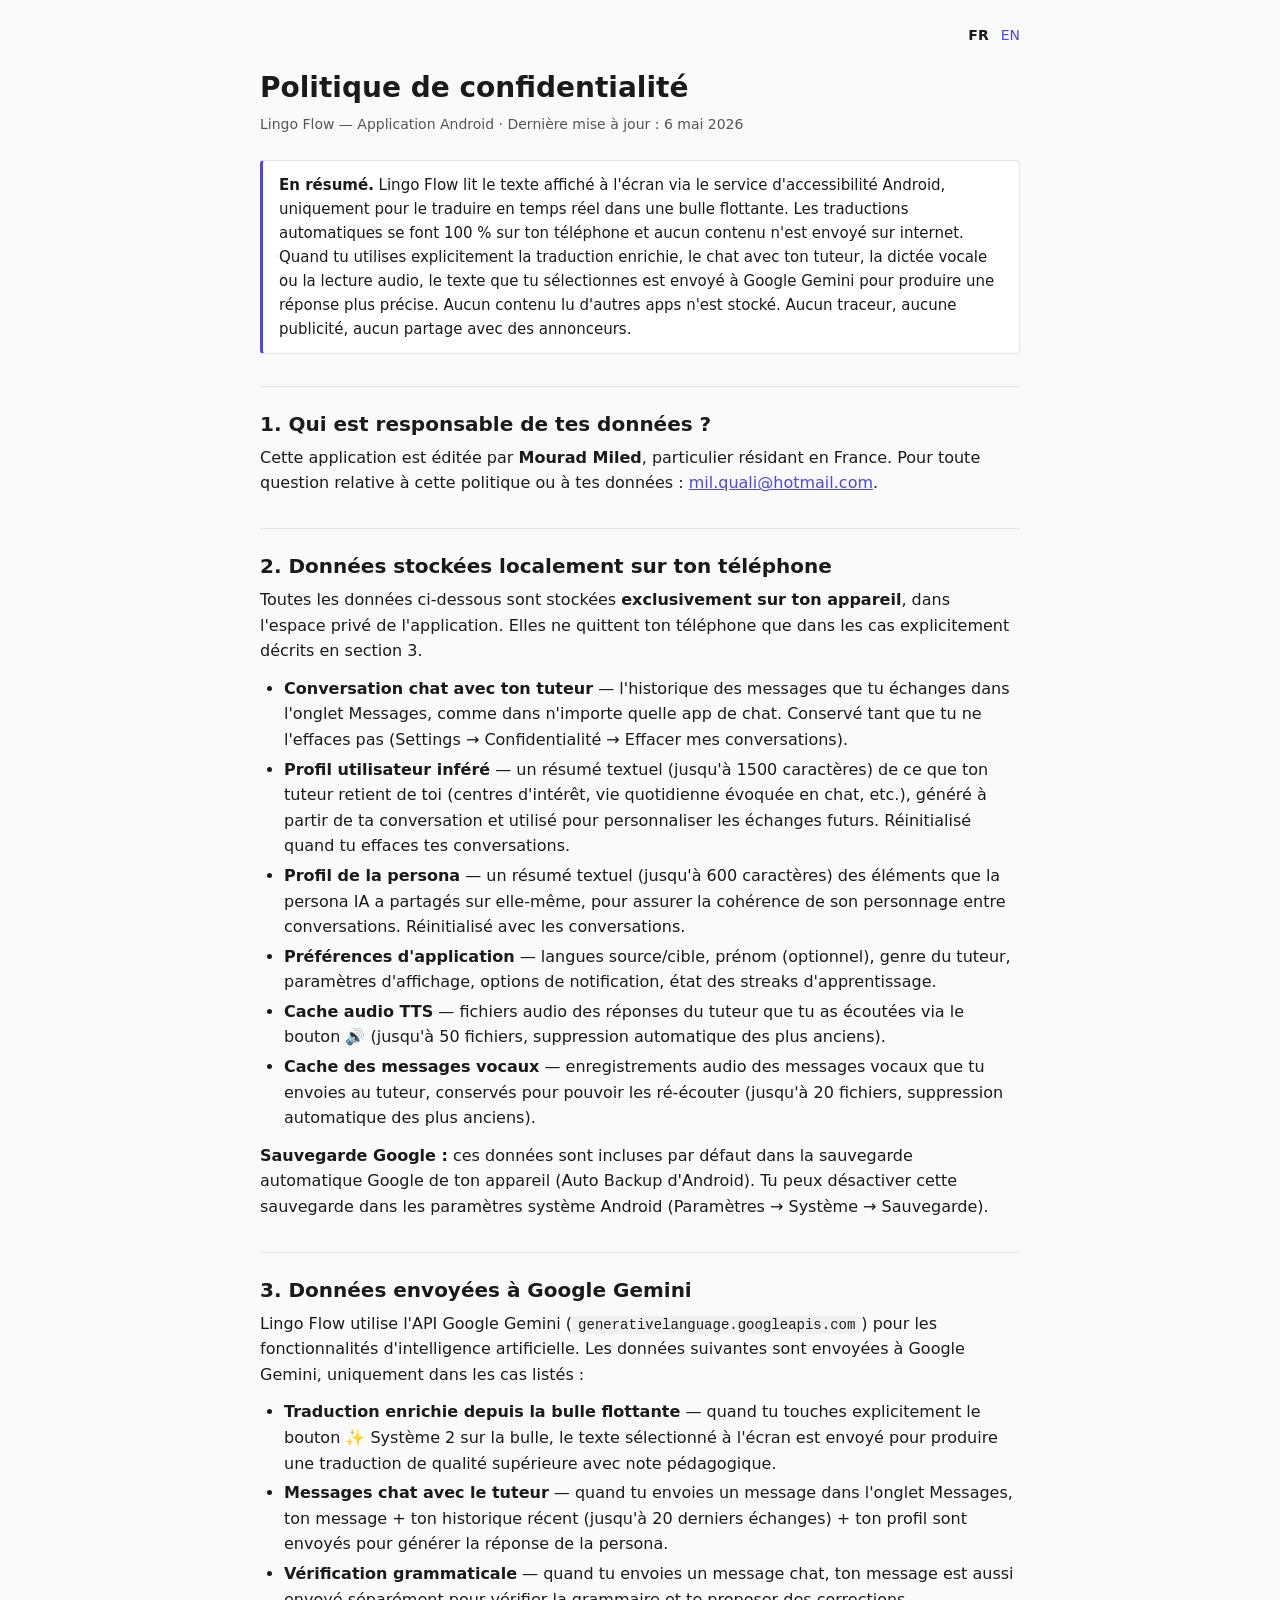
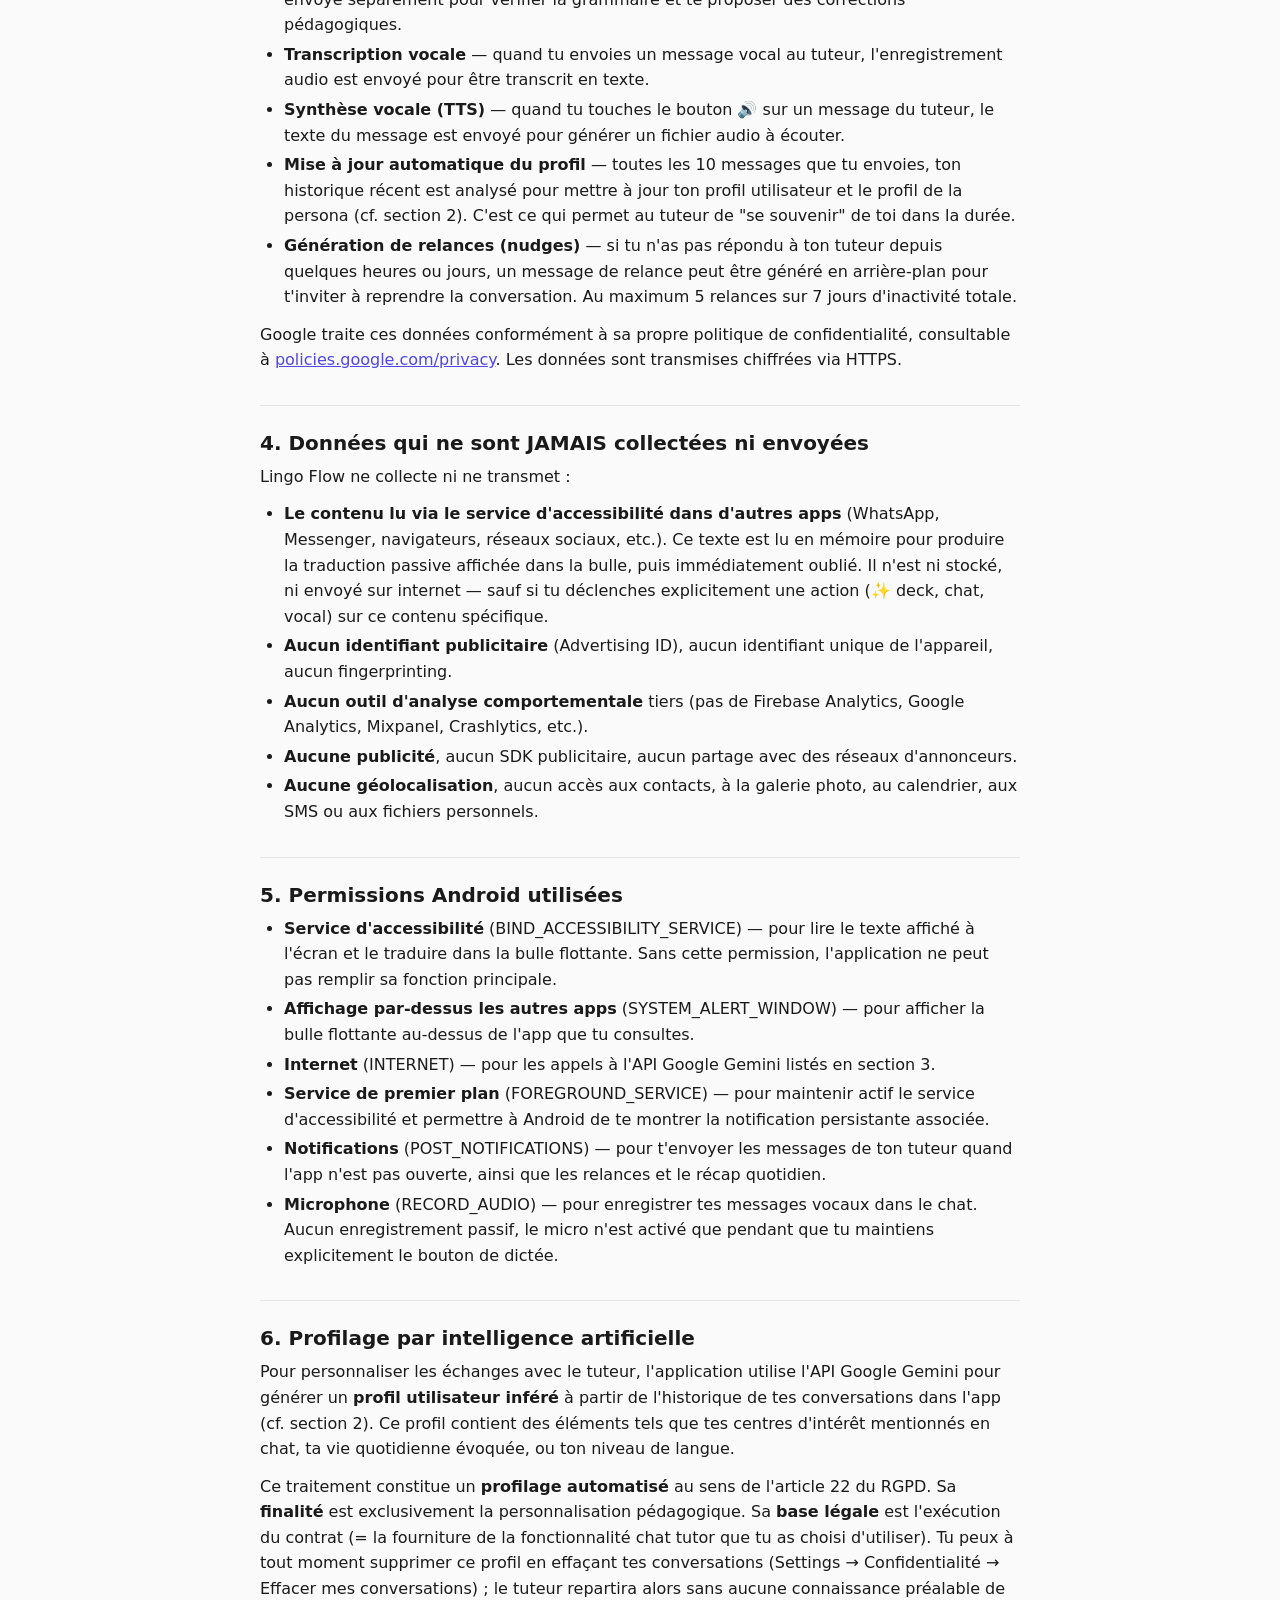
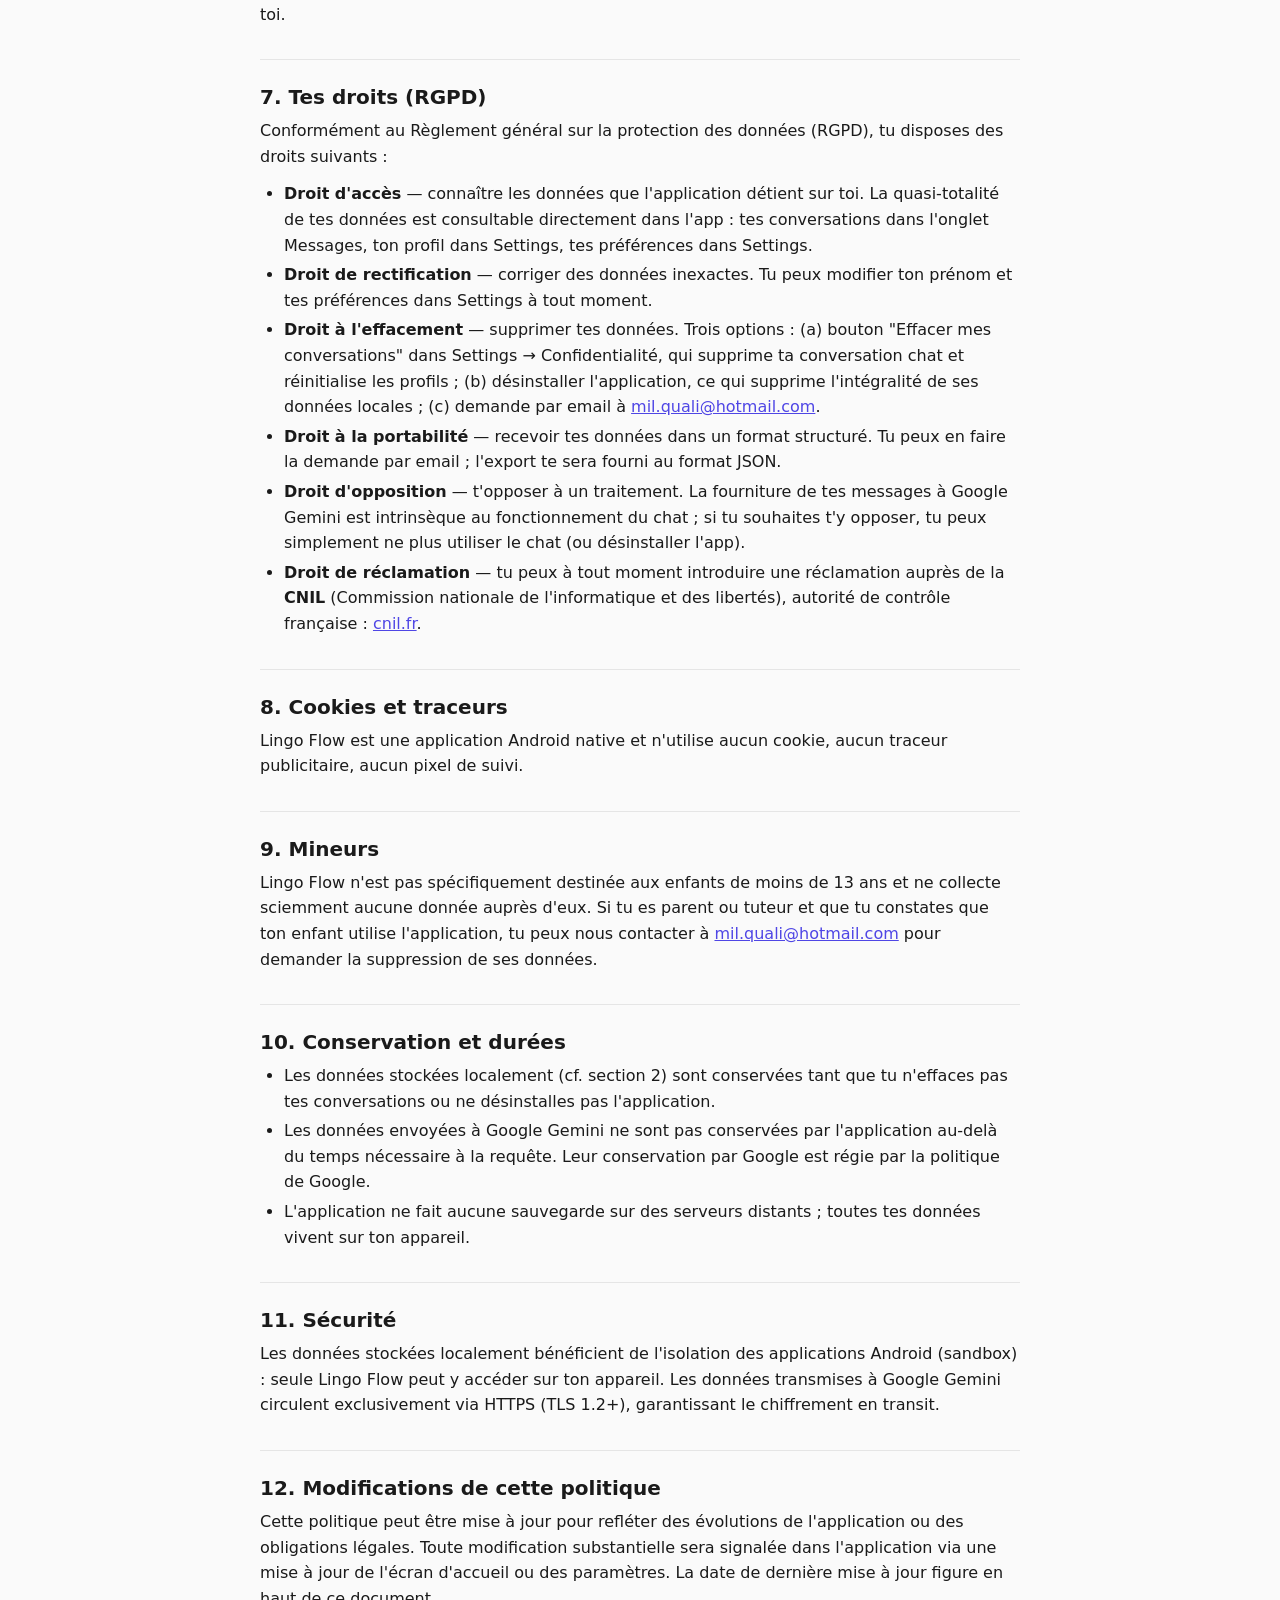
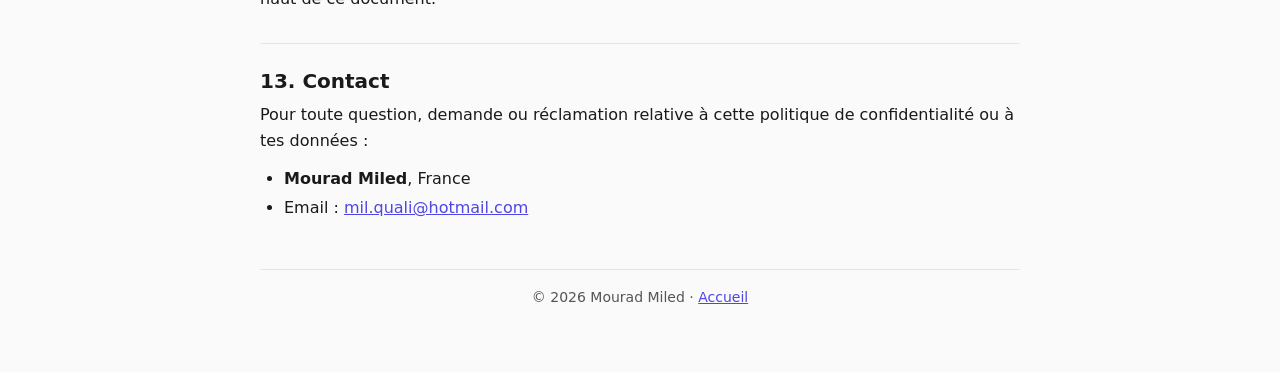
==== privacy.html @ 11ca32b1 "Add privacy policy site (FR + EN) for Lingo Flow Static HTML pages to be served via GitHub Pages. Bi" ====
<!DOCTYPE html>
<html lang="fr">
<head>
  <meta charset="UTF-8">
  <meta name="viewport" content="width=device-width, initial-scale=1.0">
  <title>Politique de confidentialité — Lingo Flow</title>
  <link rel="stylesheet" href="style.css">
</head>
<body>
  <main>
    <header class="lang-switch">
      <a href="privacy.html" class="active">FR</a>
      <a href="privacy.en.html">EN</a>
    </header>

    <h1>Politique de confidentialité</h1>
    <p class="meta">Lingo Flow — Application Android · Dernière mise à jour : 6 mai 2026</p>

    <div class="callout">
      <strong>En résumé.</strong> Lingo Flow lit le texte affiché à l'écran via le service d'accessibilité Android, uniquement pour le traduire en temps réel dans une bulle flottante. Les traductions automatiques se font 100 % sur ton téléphone et aucun contenu n'est envoyé sur internet. Quand tu utilises explicitement la traduction enrichie, le chat avec ton tuteur, la dictée vocale ou la lecture audio, le texte que tu sélectionnes est envoyé à Google Gemini pour produire une réponse plus précise. Aucun contenu lu d'autres apps n'est stocké. Aucun traceur, aucune publicité, aucun partage avec des annonceurs.
    </div>

    <h2>1. Qui est responsable de tes données ?</h2>
    <p>Cette application est éditée par <strong>Mourad Miled</strong>, particulier résidant en France. Pour toute question relative à cette politique ou à tes données : <a href="mailto:mil.quali@hotmail.com">mil.quali@hotmail.com</a>.</p>

    <h2>2. Données stockées localement sur ton téléphone</h2>
    <p>Toutes les données ci-dessous sont stockées <strong>exclusivement sur ton appareil</strong>, dans l'espace privé de l'application. Elles ne quittent ton téléphone que dans les cas explicitement décrits en section 3.</p>
    <ul>
      <li><strong>Conversation chat avec ton tuteur</strong> — l'historique des messages que tu échanges dans l'onglet Messages, comme dans n'importe quelle app de chat. Conservé tant que tu ne l'effaces pas (Settings → Confidentialité → Effacer mes conversations).</li>
      <li><strong>Profil utilisateur inféré</strong> — un résumé textuel (jusqu'à 1500 caractères) de ce que ton tuteur retient de toi (centres d'intérêt, vie quotidienne évoquée en chat, etc.), généré à partir de ta conversation et utilisé pour personnaliser les échanges futurs. Réinitialisé quand tu effaces tes conversations.</li>
      <li><strong>Profil de la persona</strong> — un résumé textuel (jusqu'à 600 caractères) des éléments que la persona IA a partagés sur elle-même, pour assurer la cohérence de son personnage entre conversations. Réinitialisé avec les conversations.</li>
      <li><strong>Préférences d'application</strong> — langues source/cible, prénom (optionnel), genre du tuteur, paramètres d'affichage, options de notification, état des streaks d'apprentissage.</li>
      <li><strong>Cache audio TTS</strong> — fichiers audio des réponses du tuteur que tu as écoutées via le bouton 🔊 (jusqu'à 50 fichiers, suppression automatique des plus anciens).</li>
      <li><strong>Cache des messages vocaux</strong> — enregistrements audio des messages vocaux que tu envoies au tuteur, conservés pour pouvoir les ré-écouter (jusqu'à 20 fichiers, suppression automatique des plus anciens).</li>
    </ul>
    <p><strong>Sauvegarde Google :</strong> ces données sont incluses par défaut dans la sauvegarde automatique Google de ton appareil (Auto Backup d'Android). Tu peux désactiver cette sauvegarde dans les paramètres système Android (Paramètres → Système → Sauvegarde).</p>

    <h2>3. Données envoyées à Google Gemini</h2>
    <p>Lingo Flow utilise l'API Google Gemini (<code>generativelanguage.googleapis.com</code>) pour les fonctionnalités d'intelligence artificielle. Les données suivantes sont envoyées à Google Gemini, uniquement dans les cas listés :</p>
    <ul>
      <li><strong>Traduction enrichie depuis la bulle flottante</strong> — quand tu touches explicitement le bouton ✨ Système 2 sur la bulle, le texte sélectionné à l'écran est envoyé pour produire une traduction de qualité supérieure avec note pédagogique.</li>
      <li><strong>Messages chat avec le tuteur</strong> — quand tu envoies un message dans l'onglet Messages, ton message + ton historique récent (jusqu'à 20 derniers échanges) + ton profil sont envoyés pour générer la réponse de la persona.</li>
      <li><strong>Vérification grammaticale</strong> — quand tu envoies un message chat, ton message est aussi envoyé séparément pour vérifier la grammaire et te proposer des corrections pédagogiques.</li>
      <li><strong>Transcription vocale</strong> — quand tu envoies un message vocal au tuteur, l'enregistrement audio est envoyé pour être transcrit en texte.</li>
      <li><strong>Synthèse vocale (TTS)</strong> — quand tu touches le bouton 🔊 sur un message du tuteur, le texte du message est envoyé pour générer un fichier audio à écouter.</li>
      <li><strong>Mise à jour automatique du profil</strong> — toutes les 10 messages que tu envoies, ton historique récent est analysé pour mettre à jour ton profil utilisateur et le profil de la persona (cf. section 2). C'est ce qui permet au tuteur de "se souvenir" de toi dans la durée.</li>
      <li><strong>Génération de relances (nudges)</strong> — si tu n'as pas répondu à ton tuteur depuis quelques heures ou jours, un message de relance peut être généré en arrière-plan pour t'inviter à reprendre la conversation. Au maximum 5 relances sur 7 jours d'inactivité totale.</li>
    </ul>
    <p>Google traite ces données conformément à sa propre politique de confidentialité, consultable à <a href="https://policies.google.com/privacy" target="_blank" rel="noopener">policies.google.com/privacy</a>. Les données sont transmises chiffrées via HTTPS.</p>

    <h2>4. Données qui ne sont JAMAIS collectées ni envoyées</h2>
    <p>Lingo Flow ne collecte ni ne transmet :</p>
    <ul>
      <li><strong>Le contenu lu via le service d'accessibilité dans d'autres apps</strong> (WhatsApp, Messenger, navigateurs, réseaux sociaux, etc.). Ce texte est lu en mémoire pour produire la traduction passive affichée dans la bulle, puis immédiatement oublié. Il n'est ni stocké, ni envoyé sur internet — sauf si tu déclenches explicitement une action (✨ deck, chat, vocal) sur ce contenu spécifique.</li>
      <li><strong>Aucun identifiant publicitaire</strong> (Advertising ID), aucun identifiant unique de l'appareil, aucun fingerprinting.</li>
      <li><strong>Aucun outil d'analyse comportementale</strong> tiers (pas de Firebase Analytics, Google Analytics, Mixpanel, Crashlytics, etc.).</li>
      <li><strong>Aucune publicité</strong>, aucun SDK publicitaire, aucun partage avec des réseaux d'annonceurs.</li>
      <li><strong>Aucune géolocalisation</strong>, aucun accès aux contacts, à la galerie photo, au calendrier, aux SMS ou aux fichiers personnels.</li>
    </ul>

    <h2>5. Permissions Android utilisées</h2>
    <ul>
      <li><strong>Service d'accessibilité</strong> (BIND_ACCESSIBILITY_SERVICE) — pour lire le texte affiché à l'écran et le traduire dans la bulle flottante. Sans cette permission, l'application ne peut pas remplir sa fonction principale.</li>
      <li><strong>Affichage par-dessus les autres apps</strong> (SYSTEM_ALERT_WINDOW) — pour afficher la bulle flottante au-dessus de l'app que tu consultes.</li>
      <li><strong>Internet</strong> (INTERNET) — pour les appels à l'API Google Gemini listés en section 3.</li>
      <li><strong>Service de premier plan</strong> (FOREGROUND_SERVICE) — pour maintenir actif le service d'accessibilité et permettre à Android de te montrer la notification persistante associée.</li>
      <li><strong>Notifications</strong> (POST_NOTIFICATIONS) — pour t'envoyer les messages de ton tuteur quand l'app n'est pas ouverte, ainsi que les relances et le récap quotidien.</li>
      <li><strong>Microphone</strong> (RECORD_AUDIO) — pour enregistrer tes messages vocaux dans le chat. Aucun enregistrement passif, le micro n'est activé que pendant que tu maintiens explicitement le bouton de dictée.</li>
    </ul>

    <h2>6. Profilage par intelligence artificielle</h2>
    <p>Pour personnaliser les échanges avec le tuteur, l'application utilise l'API Google Gemini pour générer un <strong>profil utilisateur inféré</strong> à partir de l'historique de tes conversations dans l'app (cf. section 2). Ce profil contient des éléments tels que tes centres d'intérêt mentionnés en chat, ta vie quotidienne évoquée, ou ton niveau de langue.</p>
    <p>Ce traitement constitue un <strong>profilage automatisé</strong> au sens de l'article 22 du RGPD. Sa <strong>finalité</strong> est exclusivement la personnalisation pédagogique. Sa <strong>base légale</strong> est l'exécution du contrat (= la fourniture de la fonctionnalité chat tutor que tu as choisi d'utiliser). Tu peux à tout moment supprimer ce profil en effaçant tes conversations (Settings → Confidentialité → Effacer mes conversations) ; le tuteur repartira alors sans aucune connaissance préalable de toi.</p>

    <h2>7. Tes droits (RGPD)</h2>
    <p>Conformément au Règlement général sur la protection des données (RGPD), tu disposes des droits suivants :</p>
    <ul>
      <li><strong>Droit d'accès</strong> — connaître les données que l'application détient sur toi. La quasi-totalité de tes données est consultable directement dans l'app : tes conversations dans l'onglet Messages, ton profil dans Settings, tes préférences dans Settings.</li>
      <li><strong>Droit de rectification</strong> — corriger des données inexactes. Tu peux modifier ton prénom et tes préférences dans Settings à tout moment.</li>
      <li><strong>Droit à l'effacement</strong> — supprimer tes données. Trois options : (a) bouton "Effacer mes conversations" dans Settings → Confidentialité, qui supprime ta conversation chat et réinitialise les profils ; (b) désinstaller l'application, ce qui supprime l'intégralité de ses données locales ; (c) demande par email à <a href="mailto:mil.quali@hotmail.com">mil.quali@hotmail.com</a>.</li>
      <li><strong>Droit à la portabilité</strong> — recevoir tes données dans un format structuré. Tu peux en faire la demande par email ; l'export te sera fourni au format JSON.</li>
      <li><strong>Droit d'opposition</strong> — t'opposer à un traitement. La fourniture de tes messages à Google Gemini est intrinsèque au fonctionnement du chat ; si tu souhaites t'y opposer, tu peux simplement ne plus utiliser le chat (ou désinstaller l'app).</li>
      <li><strong>Droit de réclamation</strong> — tu peux à tout moment introduire une réclamation auprès de la <strong>CNIL</strong> (Commission nationale de l'informatique et des libertés), autorité de contrôle française : <a href="https://www.cnil.fr" target="_blank" rel="noopener">cnil.fr</a>.</li>
    </ul>

    <h2>8. Cookies et traceurs</h2>
    <p>Lingo Flow est une application Android native et n'utilise aucun cookie, aucun traceur publicitaire, aucun pixel de suivi.</p>

    <h2>9. Mineurs</h2>
    <p>Lingo Flow n'est pas spécifiquement destinée aux enfants de moins de 13 ans et ne collecte sciemment aucune donnée auprès d'eux. Si tu es parent ou tuteur et que tu constates que ton enfant utilise l'application, tu peux nous contacter à <a href="mailto:mil.quali@hotmail.com">mil.quali@hotmail.com</a> pour demander la suppression de ses données.</p>

    <h2>10. Conservation et durées</h2>
    <ul>
      <li>Les données stockées localement (cf. section 2) sont conservées tant que tu n'effaces pas tes conversations ou ne désinstalles pas l'application.</li>
      <li>Les données envoyées à Google Gemini ne sont pas conservées par l'application au-delà du temps nécessaire à la requête. Leur conservation par Google est régie par la politique de Google.</li>
      <li>L'application ne fait aucune sauvegarde sur des serveurs distants ; toutes tes données vivent sur ton appareil.</li>
    </ul>

    <h2>11. Sécurité</h2>
    <p>Les données stockées localement bénéficient de l'isolation des applications Android (sandbox) : seule Lingo Flow peut y accéder sur ton appareil. Les données transmises à Google Gemini circulent exclusivement via HTTPS (TLS 1.2+), garantissant le chiffrement en transit.</p>

    <h2>12. Modifications de cette politique</h2>
    <p>Cette politique peut être mise à jour pour refléter des évolutions de l'application ou des obligations légales. Toute modification substantielle sera signalée dans l'application via une mise à jour de l'écran d'accueil ou des paramètres. La date de dernière mise à jour figure en haut de ce document.</p>

    <h2>13. Contact</h2>
    <p>Pour toute question, demande ou réclamation relative à cette politique de confidentialité ou à tes données :</p>
    <ul>
      <li><strong>Mourad Miled</strong>, France</li>
      <li>Email : <a href="mailto:mil.quali@hotmail.com">mil.quali@hotmail.com</a></li>
    </ul>

    <footer>
      © 2026 Mourad Miled · <a href="index.html">Accueil</a>
    </footer>
  </main>
</body>
</html>
---- style.css ----
:root {
  --fg: #1a1a1a;
  --fg-muted: #555;
  --bg: #fafafa;
  --accent: #4f46e5;
  --border: #e5e5e5;
  --code-bg: #f0f0f0;
}

* { box-sizing: border-box; }

html { -webkit-text-size-adjust: 100%; }

body {
  font-family: system-ui, -apple-system, BlinkMacSystemFont, "Segoe UI", Roboto, sans-serif;
  font-size: 16px;
  line-height: 1.6;
  color: var(--fg);
  background: var(--bg);
  margin: 0;
  padding: 24px 16px 64px;
}

main {
  max-width: 760px;
  margin: 0 auto;
}

header.lang-switch {
  display: flex;
  justify-content: flex-end;
  gap: 12px;
  font-size: 14px;
  color: var(--fg-muted);
  margin-bottom: 24px;
}

header.lang-switch a {
  color: var(--accent);
  text-decoration: none;
}

header.lang-switch a.active {
  font-weight: 600;
  color: var(--fg);
  text-decoration: none;
  pointer-events: none;
}

h1 {
  font-size: 28px;
  margin: 0 0 8px;
  line-height: 1.25;
}

h2 {
  font-size: 20px;
  margin: 32px 0 8px;
  line-height: 1.3;
  border-top: 1px solid var(--border);
  padding-top: 24px;
}

h3 {
  font-size: 16px;
  margin: 20px 0 4px;
  color: var(--fg);
}

p, ul, ol {
  margin: 8px 0 12px;
}

ul, ol {
  padding-left: 24px;
}

li {
  margin: 4px 0;
}

a {
  color: var(--accent);
  text-decoration: underline;
}

code {
  font-family: ui-monospace, "SF Mono", Menlo, Consolas, monospace;
  font-size: 14px;
  background: var(--code-bg);
  padding: 1px 6px;
  border-radius: 3px;
}

.meta {
  color: var(--fg-muted);
  font-size: 14px;
  margin: 0 0 24px;
}

.callout {
  background: #fff;
  border: 1px solid var(--border);
  border-left: 3px solid var(--accent);
  padding: 12px 16px;
  border-radius: 4px;
  margin: 16px 0;
  font-size: 15px;
}

footer {
  margin-top: 48px;
  padding-top: 16px;
  border-top: 1px solid var(--border);
  font-size: 14px;
  color: var(--fg-muted);
  text-align: center;
}

@media (prefers-color-scheme: dark) {
  :root {
    --fg: #e5e5e5;
    --fg-muted: #aaa;
    --bg: #121212;
    --accent: #818cf8;
    --border: #2a2a2a;
    --code-bg: #1e1e1e;
  }
  .callout { background: #1a1a1a; }
}
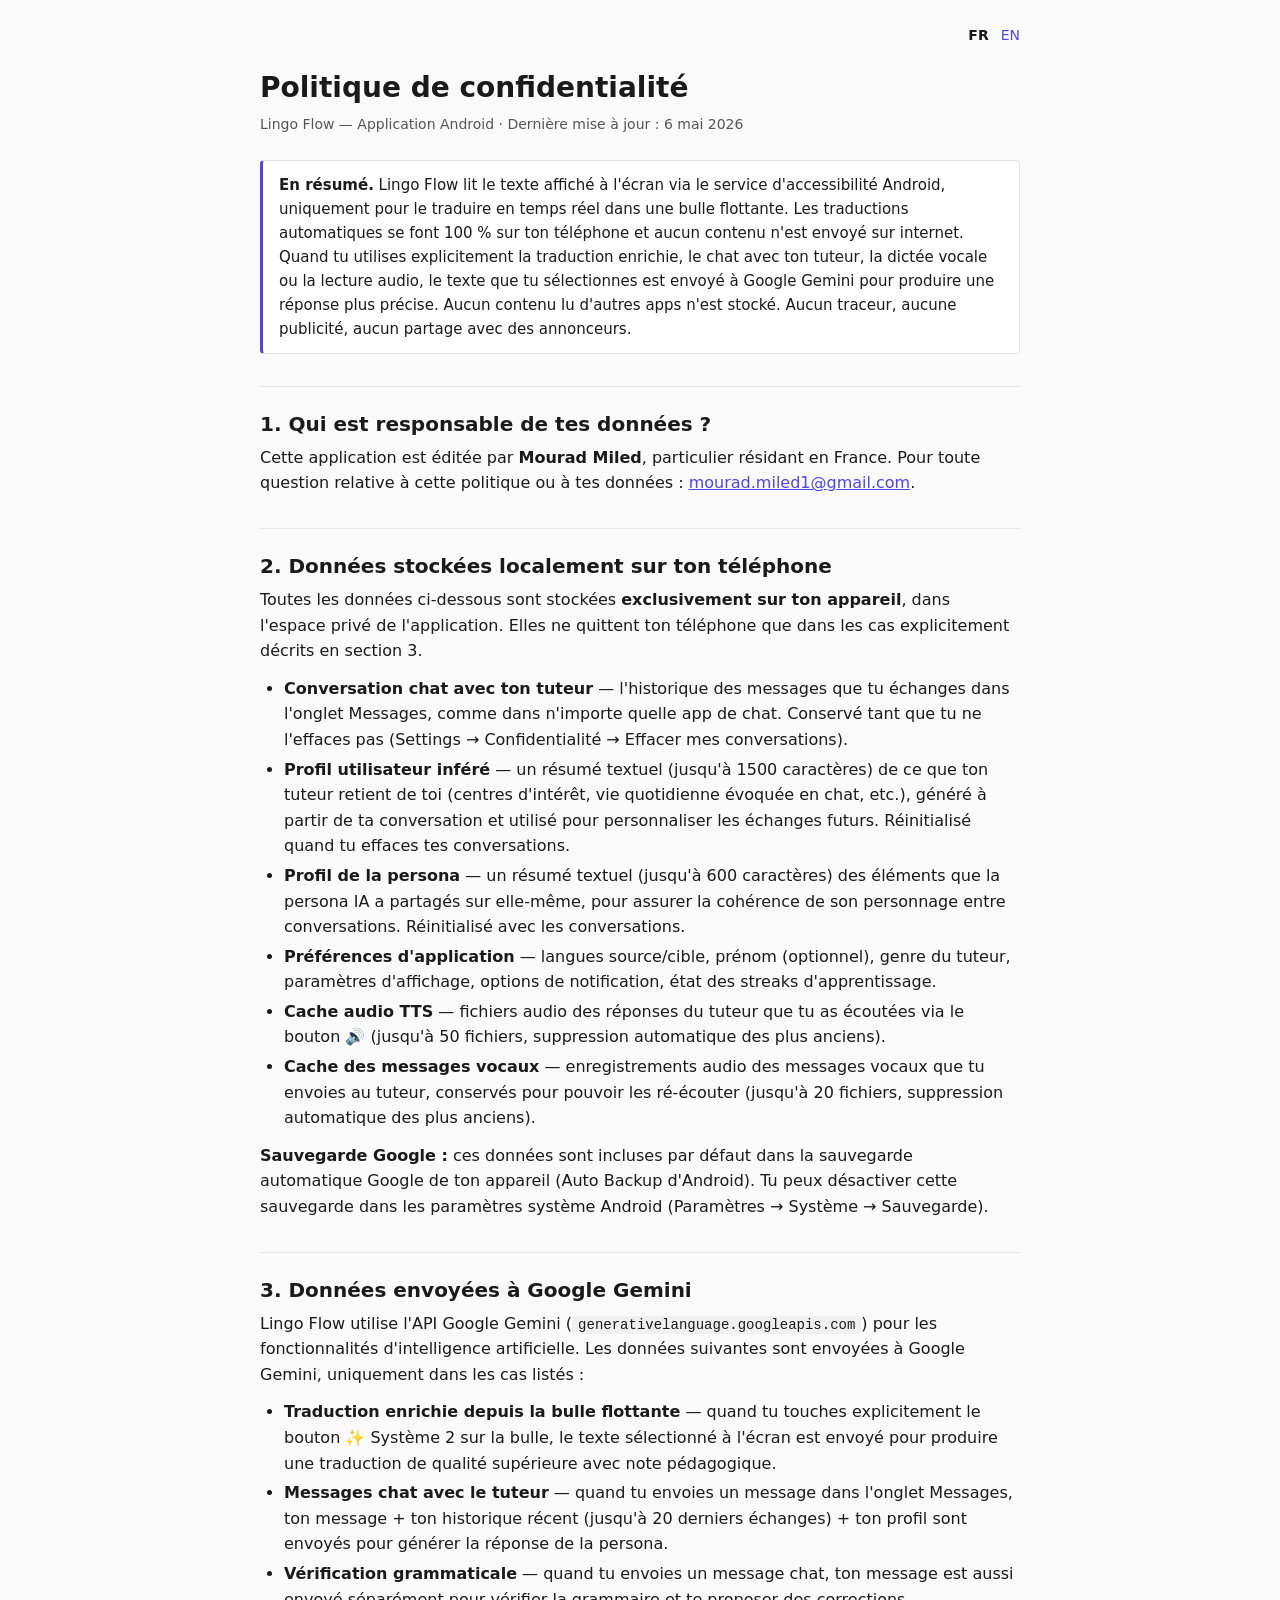
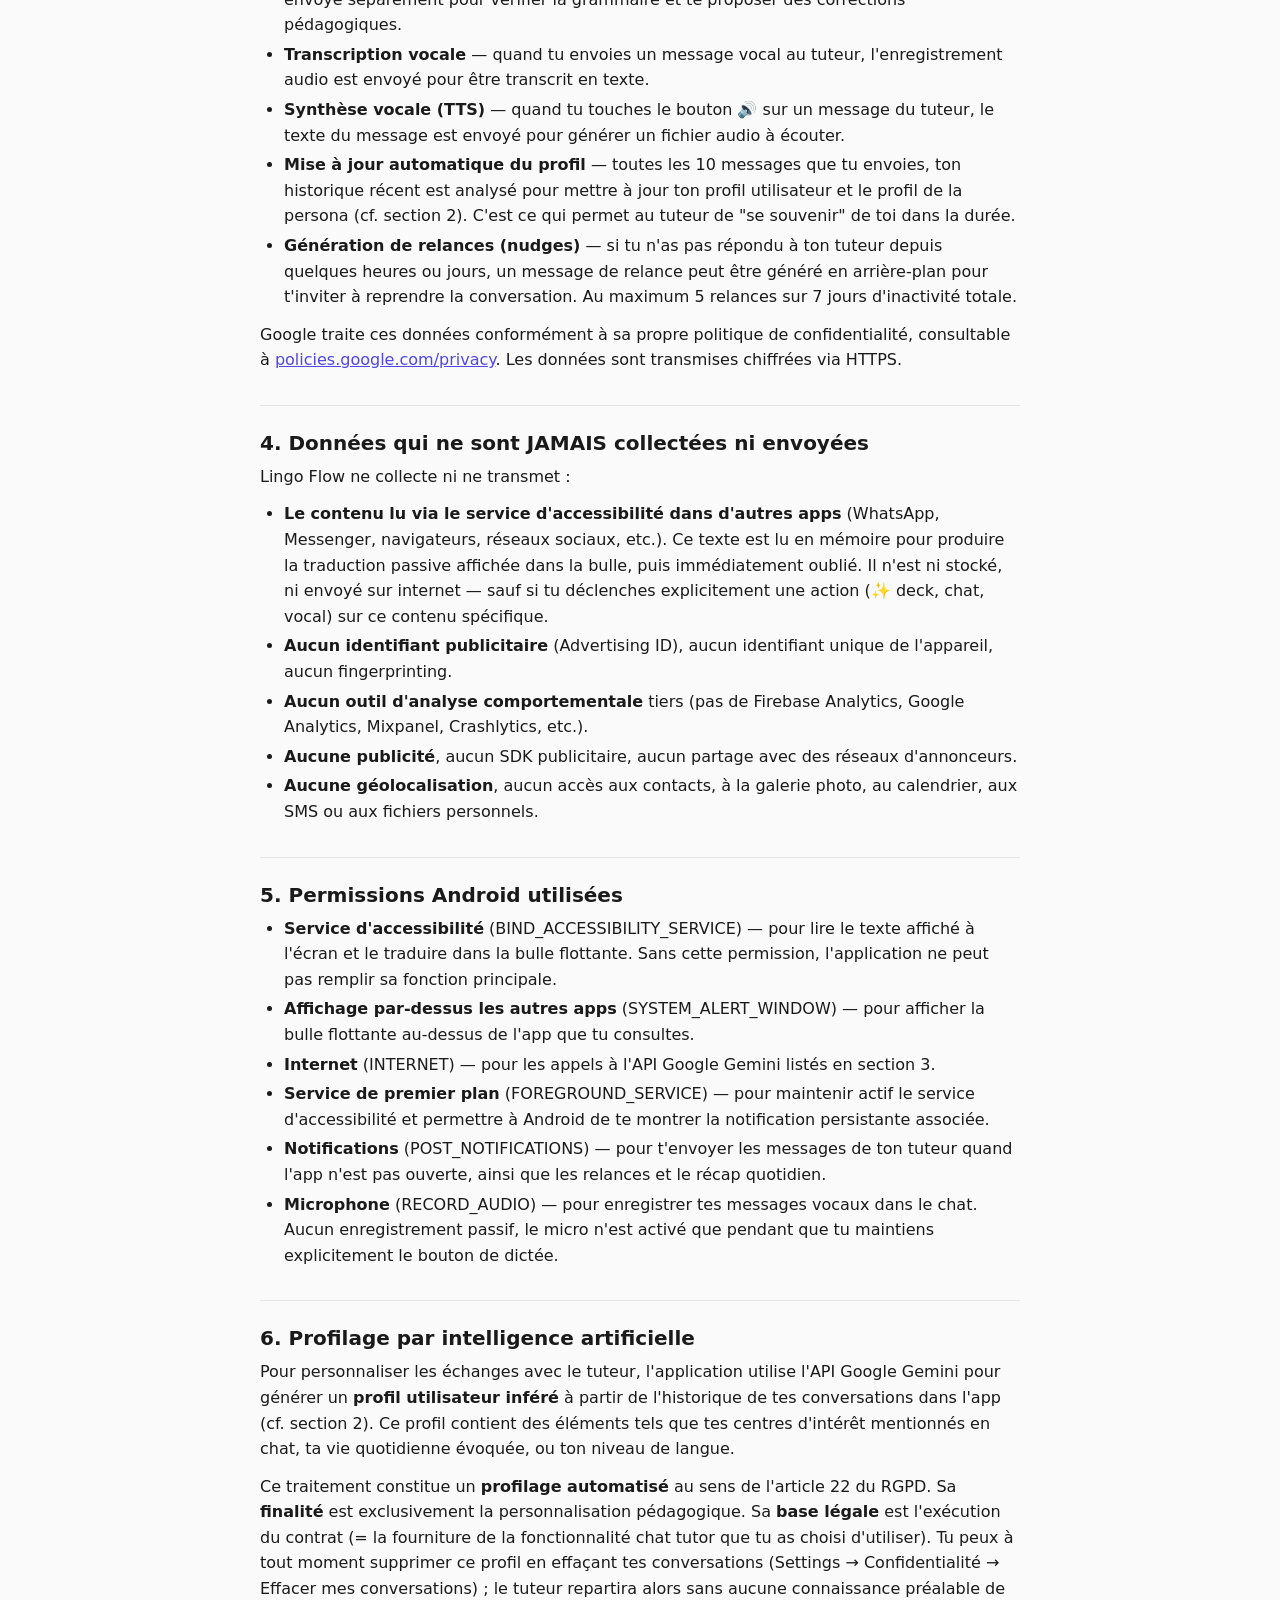
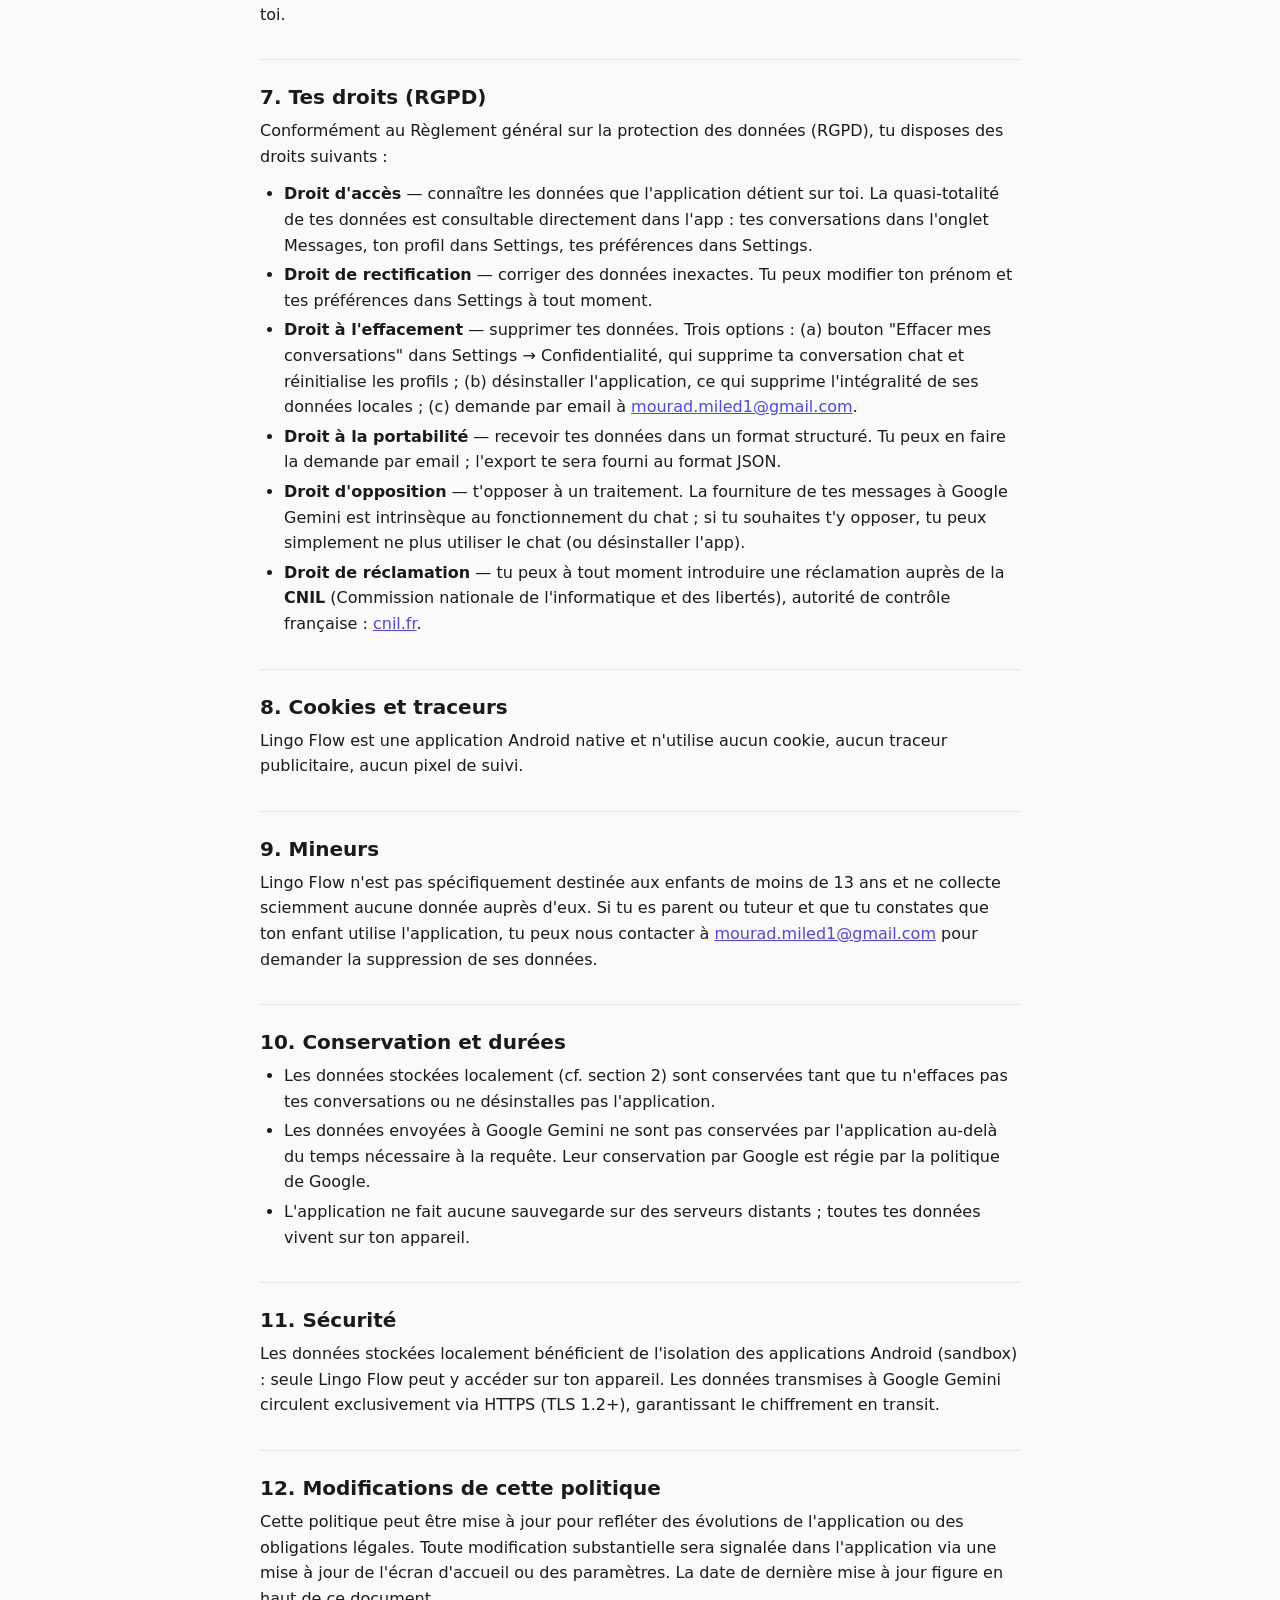
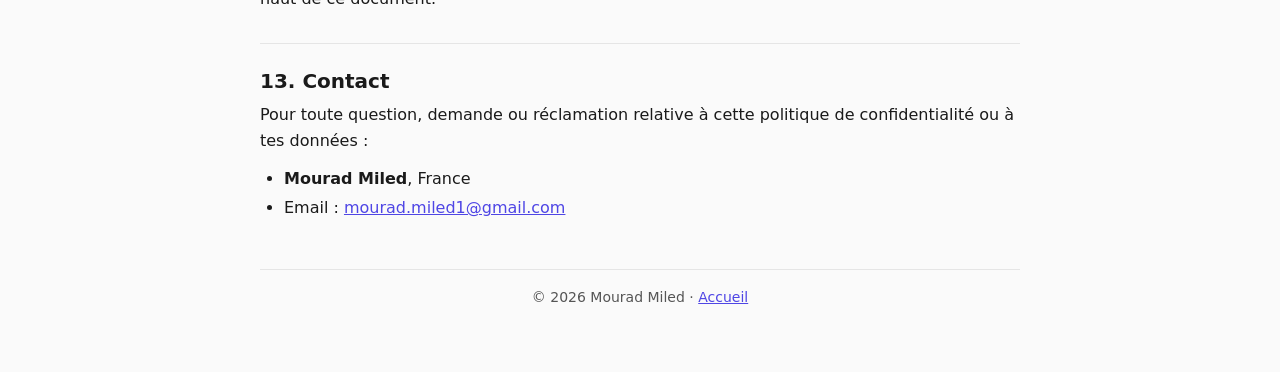
==== commit 2189ad47: "Update contact email in privacy policy" ====
--- a/privacy.html
+++ b/privacy.html
@@ -21,7 +21,7 @@
     </div>
 
     <h2>1. Qui est responsable de tes données ?</h2>
-    <p>Cette application est éditée par <strong>Mourad Miled</strong>, particulier résidant en France. Pour toute question relative à cette politique ou à tes données : <a href="mailto:mil.quali@hotmail.com">mil.quali@hotmail.com</a>.</p>
+    <p>Cette application est éditée par <strong>Mourad Miled</strong>, particulier résidant en France. Pour toute question relative à cette politique ou à tes données : <a href="mailto:mourad.miled1@gmail.com">mourad.miled1@gmail.com</a>.</p>
 
     <h2>2. Données stockées localement sur ton téléphone</h2>
     <p>Toutes les données ci-dessous sont stockées <strong>exclusivement sur ton appareil</strong>, dans l'espace privé de l'application. Elles ne quittent ton téléphone que dans les cas explicitement décrits en section 3.</p>
@@ -77,7 +77,7 @@
     <ul>
       <li><strong>Droit d'accès</strong> — connaître les données que l'application détient sur toi. La quasi-totalité de tes données est consultable directement dans l'app : tes conversations dans l'onglet Messages, ton profil dans Settings, tes préférences dans Settings.</li>
       <li><strong>Droit de rectification</strong> — corriger des données inexactes. Tu peux modifier ton prénom et tes préférences dans Settings à tout moment.</li>
-      <li><strong>Droit à l'effacement</strong> — supprimer tes données. Trois options : (a) bouton "Effacer mes conversations" dans Settings → Confidentialité, qui supprime ta conversation chat et réinitialise les profils ; (b) désinstaller l'application, ce qui supprime l'intégralité de ses données locales ; (c) demande par email à <a href="mailto:mil.quali@hotmail.com">mil.quali@hotmail.com</a>.</li>
+      <li><strong>Droit à l'effacement</strong> — supprimer tes données. Trois options : (a) bouton "Effacer mes conversations" dans Settings → Confidentialité, qui supprime ta conversation chat et réinitialise les profils ; (b) désinstaller l'application, ce qui supprime l'intégralité de ses données locales ; (c) demande par email à <a href="mailto:mourad.miled1@gmail.com">mourad.miled1@gmail.com</a>.</li>
       <li><strong>Droit à la portabilité</strong> — recevoir tes données dans un format structuré. Tu peux en faire la demande par email ; l'export te sera fourni au format JSON.</li>
       <li><strong>Droit d'opposition</strong> — t'opposer à un traitement. La fourniture de tes messages à Google Gemini est intrinsèque au fonctionnement du chat ; si tu souhaites t'y opposer, tu peux simplement ne plus utiliser le chat (ou désinstaller l'app).</li>
       <li><strong>Droit de réclamation</strong> — tu peux à tout moment introduire une réclamation auprès de la <strong>CNIL</strong> (Commission nationale de l'informatique et des libertés), autorité de contrôle française : <a href="https://www.cnil.fr" target="_blank" rel="noopener">cnil.fr</a>.</li>
@@ -87,7 +87,7 @@
     <p>Lingo Flow est une application Android native et n'utilise aucun cookie, aucun traceur publicitaire, aucun pixel de suivi.</p>
 
     <h2>9. Mineurs</h2>
-    <p>Lingo Flow n'est pas spécifiquement destinée aux enfants de moins de 13 ans et ne collecte sciemment aucune donnée auprès d'eux. Si tu es parent ou tuteur et que tu constates que ton enfant utilise l'application, tu peux nous contacter à <a href="mailto:mil.quali@hotmail.com">mil.quali@hotmail.com</a> pour demander la suppression de ses données.</p>
+    <p>Lingo Flow n'est pas spécifiquement destinée aux enfants de moins de 13 ans et ne collecte sciemment aucune donnée auprès d'eux. Si tu es parent ou tuteur et que tu constates que ton enfant utilise l'application, tu peux nous contacter à <a href="mailto:mourad.miled1@gmail.com">mourad.miled1@gmail.com</a> pour demander la suppression de ses données.</p>
 
     <h2>10. Conservation et durées</h2>
     <ul>
@@ -106,7 +106,7 @@
     <p>Pour toute question, demande ou réclamation relative à cette politique de confidentialité ou à tes données :</p>
     <ul>
       <li><strong>Mourad Miled</strong>, France</li>
-      <li>Email : <a href="mailto:mil.quali@hotmail.com">mil.quali@hotmail.com</a></li>
+      <li>Email : <a href="mailto:mourad.miled1@gmail.com">mourad.miled1@gmail.com</a></li>
     </ul>
 
     <footer>
